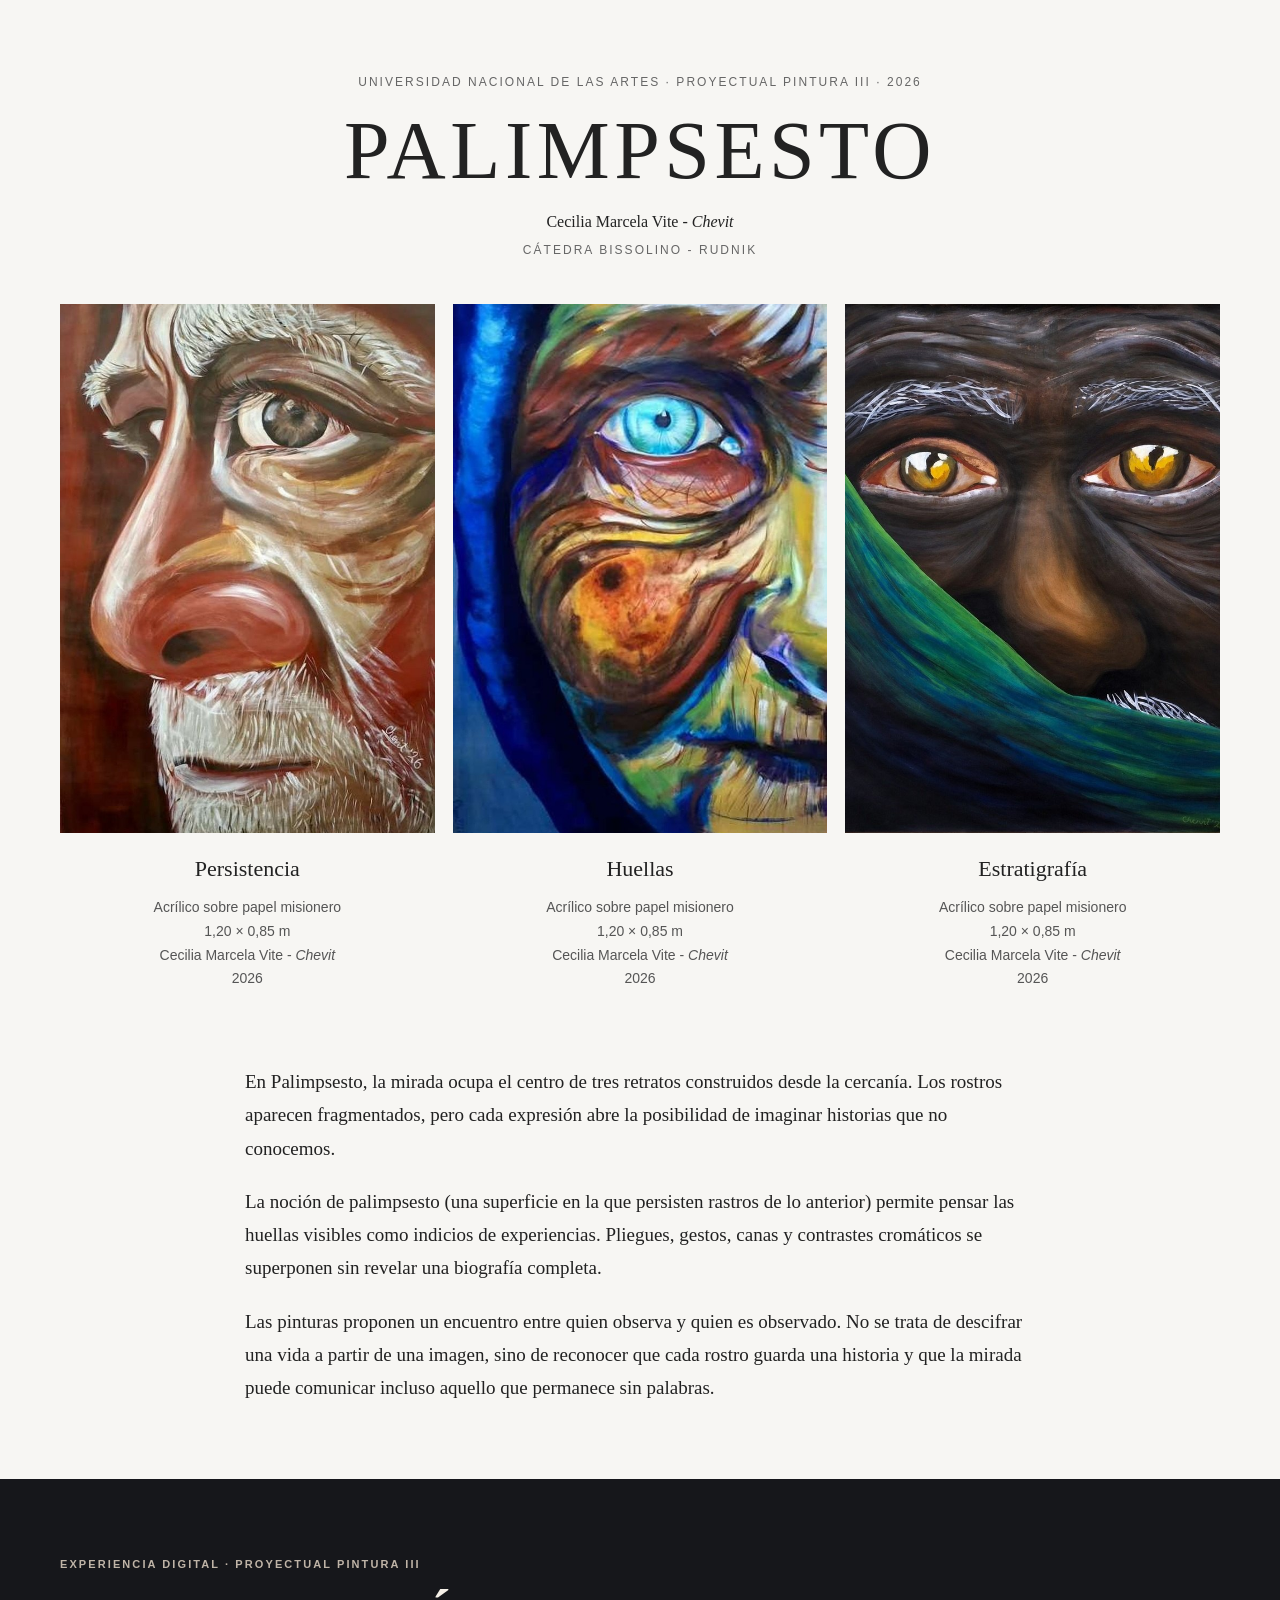
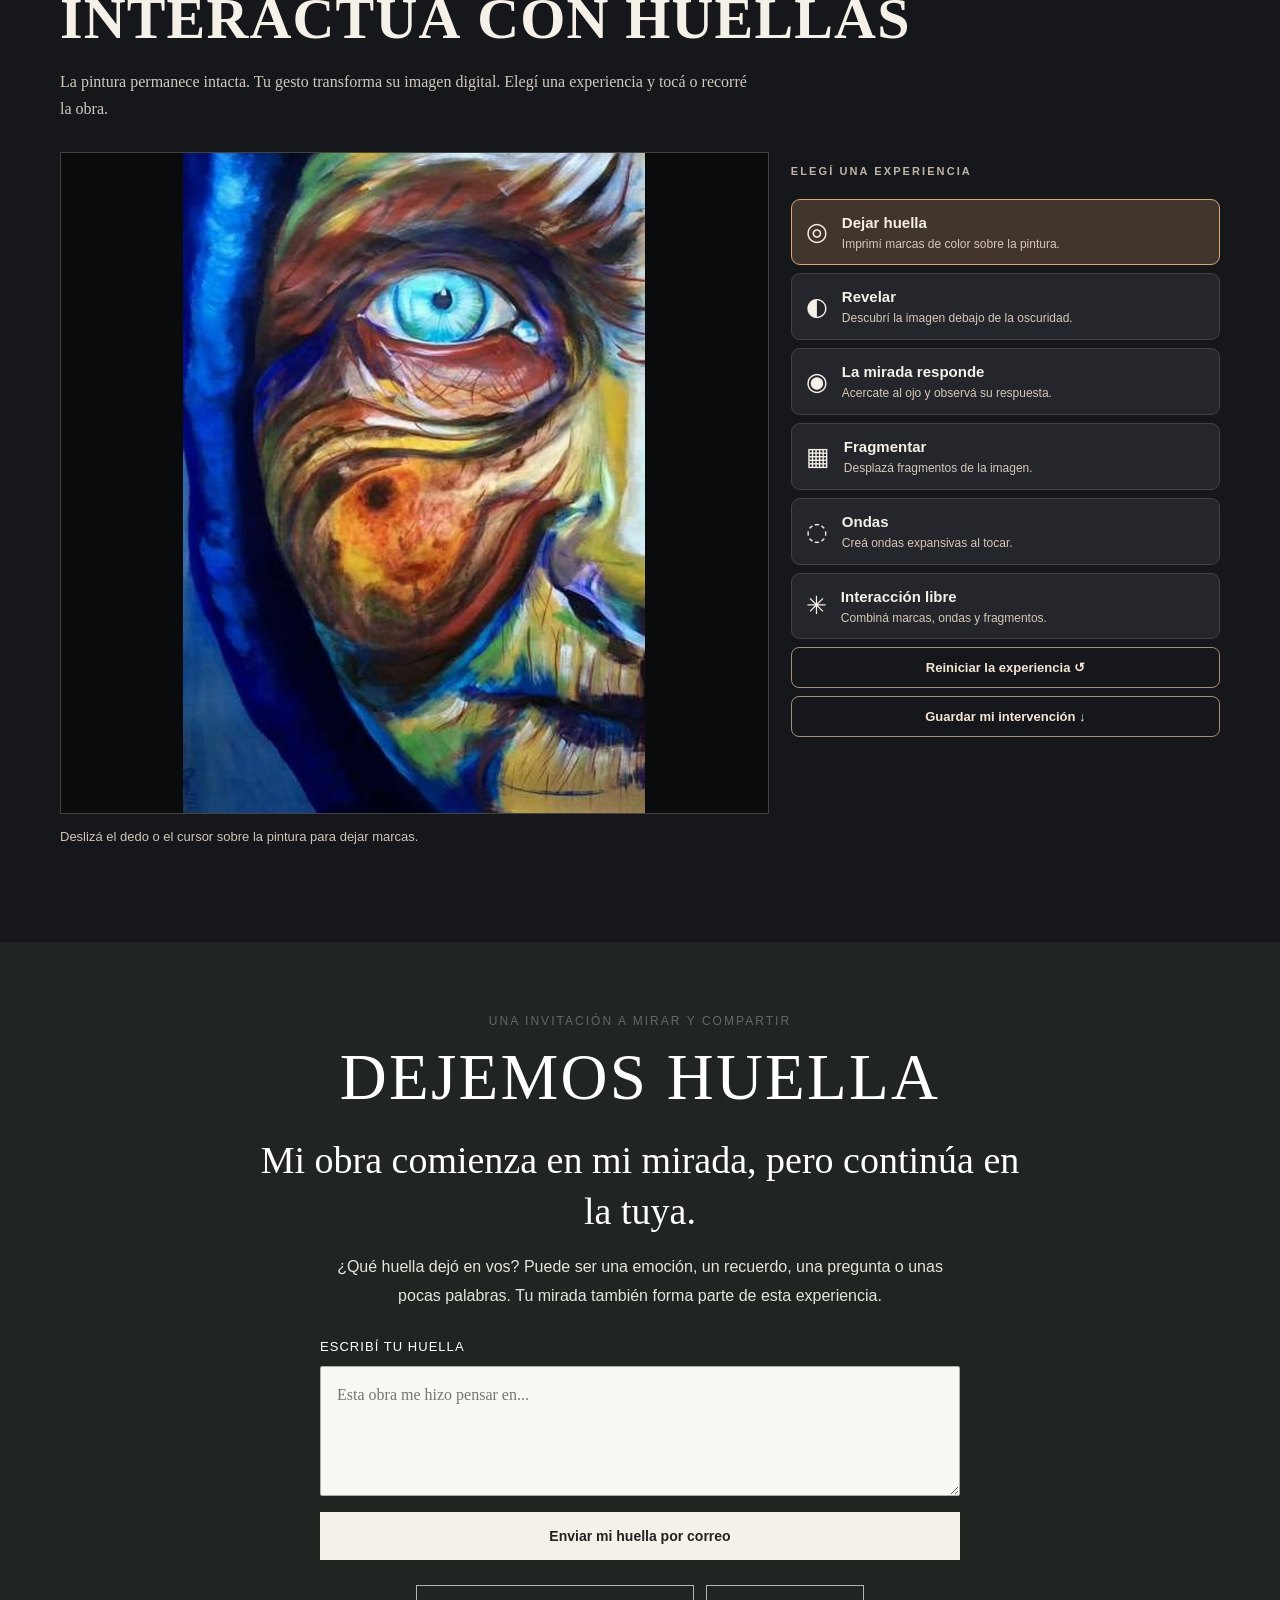
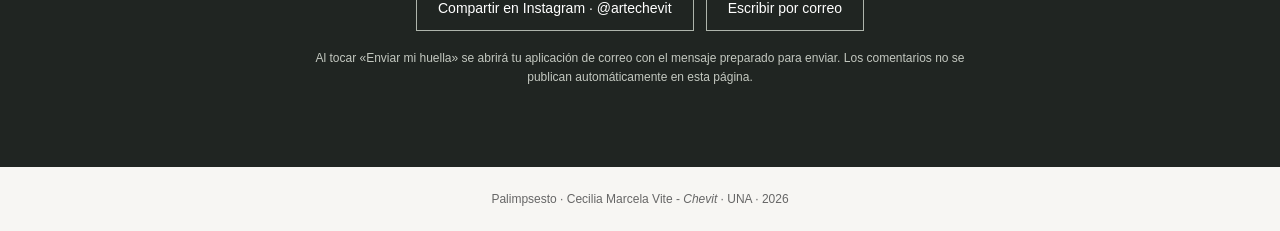
==== palimpsesto/index.html @ f2369737 "Create index.html" ====
<!DOCTYPE html>

<html lang="es"><head><meta charset="utf-8"/><meta content="width=device-width,initial-scale=1" name="viewport"/><title>Palimpsesto | Dejemos huella | Chevit</title><meta content="Palimpsesto, serie pictórica de Cecilia Marcela Vite (Chevit). Proyectual Pintura III, UNA, 2026." name="description"/><style>html{scroll-behavior:smooth}body{margin:0;background:#f7f6f3;color:#222;font-family:Georgia,serif}header{padding:75px 24px 35px;text-align:center}.eyebrow{font:12px Arial,sans-serif;letter-spacing:.17em;text-transform:uppercase;color:#666}h1{font-size:clamp(42px,8vw,82px);font-weight:normal;letter-spacing:.055em;margin:15px 0}.by{font-size:16px}.container{max-width:1160px;margin:auto;padding:0 24px}.gallery{display:grid;grid-template-columns:repeat(3,1fr);gap:18px}.artwork img{display:block;width:100%;aspect-ratio:85/120;object-fit:cover}.details{padding:15px 0 30px;text-align:center}h3{font-size:22px;font-weight:normal;margin:8px 0}.details p{font:14px/1.7 Arial,sans-serif;color:#555}.memory{max-width:790px;margin:30px auto 75px;font-size:19px;line-height:1.75}.memory p{margin:0 0 20px}.contact{background:#252725;color:white;text-align:center;padding:65px 24px}.contact h2{font-weight:normal;font-size:32px}.contact p{line-height:1.6}.actions{display:flex;gap:12px;justify-content:center;flex-wrap:wrap;margin-top:25px}.actions a{display:inline-block;padding:14px 21px;border:1px solid #ddd;color:white;text-decoration:none;font:14px Arial,sans-serif}footer{padding:25px;text-align:center;font:12px Arial,sans-serif;color:#666}@media(max-width:720px){.gallery{grid-template-columns:1fr;max-width:430px;margin:auto}.memory{font-size:17px}header{padding-top:45px}}
.contact{background:#202522;padding:72px 22px 80px}.contact .invitation{font-size:clamp(23px,4vw,38px);line-height:1.35;max-width:780px;margin:0 auto 16px}.contact h2{font-size:clamp(36px,7vw,65px);letter-spacing:.035em;margin:12px 0 20px}.contact .intro{max-width:630px;margin:0 auto 26px;color:#e5e4dc;font:16px/1.8 Arial,sans-serif}.leave-mark{max-width:640px;margin:28px auto 0;text-align:left}.leave-mark label{display:block;font:13px Arial,sans-serif;letter-spacing:.08em;margin:0 0 12px}.leave-mark textarea{box-sizing:border-box;width:100%;min-height:130px;resize:vertical;border:1px solid #a9b1aa;border-radius:2px;padding:16px;font:16px/1.5 Georgia,serif;background:#f9f8f4;color:#202522}.leave-mark button{display:block;width:100%;margin-top:12px;background:#f5f1e9;border:1px solid #f5f1e9;color:#222;padding:15px 20px;font:600 14px Arial,sans-serif;cursor:pointer}.leave-mark button:hover{background:#dfd9cc}.contact .actions a{border-color:#aeb5ac}.contact .note{font:12px/1.6 Arial,sans-serif;color:#c3c8c0;max-width:650px;margin:18px auto 0}.eyebrow a{color:inherit}</style><style>
#experiencia-interactiva{background:#16171b;color:#f5f0e8;padding:clamp(30px,6vw,80px) 20px}.interact-wrap{max-width:1160px;margin:auto}.int-eyebrow{font:600 11px/1.5 Arial,sans-serif;letter-spacing:.19em;color:#bfb4a7}.interact-wrap h2{font-size:clamp(30px,5vw,58px);margin:12px 0 12px;letter-spacing:.02em}.int-lead{max-width:690px;color:#d2c9bd;line-height:1.7;margin-bottom:30px}.int-layout{display:grid;grid-template-columns:minmax(0,1.4fr) minmax(250px,.85fr);gap:24px;align-items:start}.int-stage{min-width:0}.int-stage canvas{display:block;width:100%;height:auto;max-height:660px;object-fit:contain;background:#0a0b0d;border:1px solid #47413d;touch-action:none;cursor:crosshair}.int-stage p{font:13px/1.5 Arial,sans-serif;color:#d1c5b8;min-height:25px}.int-controls{display:flex;flex-direction:column;gap:8px}.int-mode{display:flex;align-items:center;gap:14px;width:100%;text-align:left;border:1px solid #49413c;border-radius:9px;background:#25262b;color:#f5f0e8;padding:12px 14px;font-size:25px;cursor:pointer}.int-mode.active{border-color:#d4a875;background:#42352e}.int-mode span{display:flex;flex-direction:column;gap:3px}.int-mode b{font:600 15px/1.4 Arial,sans-serif}.int-mode small{font:12px/1.4 Arial,sans-serif;color:#d5c8b9}.int-reset{border:1px solid #a48e79;background:transparent;color:#f4e5d5;padding:12px;cursor:pointer;border-radius:8px;font:600 13px Arial,sans-serif}.int-reset:hover,.int-mode:hover{filter:brightness(1.15)}@media(max-width:760px){.int-layout{grid-template-columns:1fr}.int-controls{display:grid;grid-template-columns:1fr 1fr}.int-controls>.int-eyebrow{grid-column:1/-1}.int-mode{font-size:19px;padding:9px}.int-mode b{font-size:13px}.int-mode small{font-size:11px}}@media(max-width:420px){.int-controls{grid-template-columns:1fr}}
</style></head><body><header><div class="eyebrow">Universidad Nacional de las Artes · Proyectual Pintura III · 2026</div><h1>PALIMPSESTO</h1><div class="by">Cecilia Marcela Vite - <em>Chevit</em></div><p class="eyebrow">Cátedra Bissolino - Rudnik</p></header><main class="container"><section aria-label="Obras de la serie" class="gallery"><article class="artwork"><img alt="Pintura Persistencia de Cecilia Marcela Vite" src="[data-uri]"/><div class="details"><h3>Persistencia</h3><p>Acrílico sobre papel misionero<br/>1,20 × 0,85 m<br/>Cecilia Marcela Vite - <em>Chevit</em><br/>2026</p></div></article><article class="artwork"><img alt="Pintura Huellas de Cecilia Marcela Vite" src="[data-uri]"/><div class="details"><h3>Huellas</h3><p>Acrílico sobre papel misionero<br/>1,20 × 0,85 m<br/>Cecilia Marcela Vite - <em>Chevit</em><br/>2026</p></div></article><article class="artwork"><img alt="Pintura Estratigrafía de Cecilia Marcela Vite" src="[data-uri]"/><div class="details"><h3>Estratigrafía</h3><p>Acrílico sobre papel misionero<br/>1,20 × 0,85 m<br/>Cecilia Marcela Vite - <em>Chevit</em><br/>2026</p></div></article></section><section aria-label="Texto de la serie" class="memory"><p>En Palimpsesto, la mirada ocupa el centro de tres retratos construidos desde la cercanía. Los rostros aparecen fragmentados, pero cada expresión abre la posibilidad de imaginar historias que no conocemos.</p><p>La noción de palimpsesto (una superficie en la que persisten rastros de lo anterior) permite pensar las huellas visibles como indicios de experiencias. Pliegues, gestos, canas y contrastes cromáticos se superponen sin revelar una biografía completa.</p><p>Las pinturas proponen un encuentro entre quien observa y quien es observado. No se trata de descifrar una vida a partir de una imagen, sino de reconocer que cada rostro guarda una historia y que la mirada puede comunicar incluso aquello que permanece sin palabras.</p></section></main><section id="experiencia-interactiva"><div class="interact-wrap"><div class="int-eyebrow">EXPERIENCIA DIGITAL · PROYECTUAL PINTURA III</div><h2>INTERACTUÁ CON HUELLAS</h2><p class="int-lead">La pintura permanece intacta. Tu gesto transforma su imagen digital. Elegí una experiencia y tocá o recorré la obra.</p><div class="int-layout"><div class="int-stage"><canvas aria-label="Versión interactiva de la pintura Huellas" id="palimCanvas"></canvas><p aria-live="polite" id="palimHint">Deslizá el dedo o el cursor sobre la pintura para dejar marcas.</p></div><div class="int-controls"><p class="int-eyebrow">ELEGÍ UNA EXPERIENCIA</p><button class="int-mode active" data-mode="huella" type="button">◎ <span><b>Dejar huella</b><small>Imprimí marcas de color sobre la pintura.</small></span></button><button class="int-mode" data-mode="revelar" type="button">◐ <span><b>Revelar</b><small>Descubrí la imagen debajo de la oscuridad.</small></span></button><button class="int-mode" data-mode="mirada" type="button">◉ <span><b>La mirada responde</b><small>Acercate al ojo y observá su respuesta.</small></span></button><button class="int-mode" data-mode="fragmentar" type="button">▦ <span><b>Fragmentar</b><small>Desplazá fragmentos de la imagen.</small></span></button><button class="int-mode" data-mode="ondas" type="button">◌ <span><b>Ondas</b><small>Creá ondas expansivas al tocar.</small></span></button><button class="int-mode" data-mode="libre" type="button">✳ <span><b>Interacción libre</b><small>Combiná marcas, ondas y fragmentos.</small></span></button><button class="int-reset" id="palimReset" type="button">Reiniciar la experiencia ↺</button><button class="int-reset" id="palimSave" type="button">Guardar mi intervención ↓</button></div></div></div></section><section class="contact"><div class="eyebrow">Una invitación a mirar y compartir</div><h2>DEJEMOS HUELLA</h2><p class="invitation">Mi obra comienza en mi mirada, pero continúa en la tuya.</p><p class="intro">¿Qué huella dejó en vos? Puede ser una emoción, un recuerdo, una pregunta o unas pocas palabras. Tu mirada también forma parte de esta experiencia.</p><div class="leave-mark"><label for="comentario">ESCRIBÍ TU HUELLA</label><textarea id="comentario" maxlength="2000" placeholder="Esta obra me hizo pensar en..."></textarea><button id="enviar-huella" type="button">Enviar mi huella por correo</button></div><div class="actions"><a href="https://www.instagram.com/artechevit/" rel="noopener" target="_blank">Compartir en Instagram · @artechevit</a><a href="mailto:ceciliavite@hotmail.com?subject=Dejemos%20huella%20-%20Palimpsesto">Escribir por correo</a></div><p class="note">Al tocar «Enviar mi huella» se abrirá tu aplicación de correo con el mensaje preparado para enviar. Los comentarios no se publican automáticamente en esta página.</p><script>document.getElementById('enviar-huella').addEventListener('click',function(){var t=document.getElementById('comentario').value.trim();if(!t){document.getElementById('comentario').focus();return;}window.location.href='mailto:ceciliavite@hotmail.com?subject='+encodeURIComponent('Dejemos huella - Palimpsesto')+'&body='+encodeURIComponent(t+'\n\nEnviado desde la página de Palimpsesto.');});</script></section><footer>Palimpsesto · Cecilia Marcela Vite - <em>Chevit</em> · UNA · 2026</footer><script>(function(){
const canvas=document.getElementById('palimCanvas');if(!canvas)return;
const ctx=canvas.getContext('2d');const img=new Image();img.src='[data-uri]';
let mode='huella',marks=[],fragments=[],waves=[],holes=[],cursor=null,drag=false,eyePulse=0;
const hints={huella:'Deslizá el dedo o el cursor para dejar marcas de color.',revelar:'La imagen está cubierta: recorré la superficie para revelarla.',mirada:'Mové el dedo o el cursor por toda la pintura: la pupila te sigue.',fragmentar:'Tocá y arrastrá para desplazar partes de la imagen.',ondas:'Tocá la pintura para crear ondas expansivas.',libre:'Tocá y recorré la obra: todas las intervenciones se combinan.'};
function fit(){const w=Math.min(img.naturalWidth||600,1000),h=Math.round(w*(img.naturalHeight||850)/(img.naturalWidth||600));canvas.width=w;canvas.height=h;render()}
function pos(e){const r=canvas.getBoundingClientRect();return{x:(e.clientX-r.left)*canvas.width/r.width,y:(e.clientY-r.top)*canvas.height/r.height}}
function reset(){marks=[];fragments=[];waves=[];holes=[];cursor=null;eyePulse=0;render()}
function setMode(m){mode=m;reset();document.querySelectorAll('.int-mode').forEach(b=>b.classList.toggle('active',b.dataset.mode===m));document.getElementById('palimHint').textContent=hints[m]}
function stamp(x,y){marks.push({x,y,r:9+Math.random()*17,c:['#e8a45b','#56a9bb','#dd6973','#e2ca8d','#5b75ae'][Math.floor(Math.random()*5)],a:Math.random()*6.28});if(marks.length>250)marks.shift()}
function add(x,y){if(mode==='huella'||mode==='libre')stamp(x,y);if(mode==='revelar')holes.push({x,y,r:Math.max(32,canvas.width*.07)});if(mode==='ondas'||mode==='libre')waves.push({x,y,r:8});if(mode==='fragmentar'||mode==='libre'){const w=canvas.width*.16,h=canvas.height*.13;fragments.push({x,y,w,h,dx:(Math.random()-.5)*w,dy:(Math.random()-.5)*h});if(fragments.length>25)fragments.shift()}if(mode==='mirada')eyePulse=1;render()}
function render(){if(!canvas.width||!img.complete)return;const w=canvas.width,h=canvas.height;ctx.clearRect(0,0,w,h);ctx.drawImage(img,0,0,w,h);
if(mode==='fragmentar'||mode==='libre'){for(const f of fragments){const sx=Math.max(0,Math.min(w-f.w,f.x-f.w/2)),sy=Math.max(0,Math.min(h-f.h,f.y-f.h/2));ctx.fillStyle='rgba(13,14,20,.72)';ctx.fillRect(sx,sy,f.w,f.h);ctx.drawImage(img,sx,sy,f.w,f.h,sx+f.dx,sy+f.dy,f.w,f.h)}}
if(mode==='revelar'){const cover=document.createElement('canvas');cover.width=w;cover.height=h;const c=cover.getContext('2d');c.fillStyle='rgba(10,11,17,.94)';c.fillRect(0,0,w,h);c.globalCompositeOperation='destination-out';for(const p of holes){const g=c.createRadialGradient(p.x,p.y,1,p.x,p.y,p.r);g.addColorStop(0,'rgba(0,0,0,1)');g.addColorStop(.72,'rgba(0,0,0,.95)');g.addColorStop(1,'rgba(0,0,0,0)');c.fillStyle=g;c.beginPath();c.arc(p.x,p.y,p.r,0,7);c.fill()}ctx.drawImage(cover,0,0)}
if(mode==='huella'||mode==='libre'){for(const m of marks){ctx.save();ctx.translate(m.x,m.y);ctx.rotate(m.a);ctx.globalAlpha=.67;ctx.strokeStyle=m.c;ctx.lineWidth=2.5;for(let i=0;i<5;i++){ctx.beginPath();ctx.ellipse(0,0,m.r*(.3+i*.13),m.r*(.48+i*.13),0,-2.4,2.4);ctx.stroke()}ctx.restore()}}
if(mode==='ondas'||mode==='libre'){for(const o of waves){for(let k=0;k<3;k++){ctx.beginPath();ctx.strokeStyle='rgba(247,224,192,'+Math.max(.15,.7-k*.17)+')';ctx.lineWidth=2.5;ctx.arc(o.x,o.y,o.r+k*19,0,Math.PI*2);ctx.stroke()}}}
if(mode==='mirada'){
// La pupila se mueve DENTRO del iris pintado, no alrededor del puntero.
const cx=w*.559,cy=h*.235,irisRx=w*.112,irisRy=h*.072;
const dx=cursor?Math.max(-1,Math.min(1,(cursor.x-cx)/(w*.36))):0;
const dy=cursor?Math.max(-1,Math.min(1,(cursor.y-cy)/(h*.30))):0;
const px=cx+dx*irisRx*.48,py=cy+dy*irisRy*.40;
ctx.save();ctx.beginPath();ctx.ellipse(cx,cy,irisRx,irisRy,0,0,Math.PI*2);ctx.clip();
// Suave velo del iris para cubrir la pupila original antes de desplazarla.
const glow=ctx.createRadialGradient(cx,cy,2,cx,cy,irisRx*.9);
glow.addColorStop(0,'rgba(43,188,207,.94)');glow.addColorStop(.62,'rgba(41,172,193,.62)');glow.addColorStop(1,'rgba(38,145,167,0)');
ctx.fillStyle=glow;ctx.beginPath();ctx.ellipse(cx,cy,irisRx*.87,irisRy*.88,0,0,Math.PI*2);ctx.fill();
ctx.shadowColor='rgba(0,15,36,.65)';ctx.shadowBlur=w*.012;
ctx.fillStyle='#071d36';ctx.beginPath();ctx.ellipse(px,py,w*.019,h*.018,0,0,Math.PI*2);ctx.fill();
ctx.shadowBlur=0;ctx.fillStyle='rgba(255,255,255,.96)';ctx.beginPath();ctx.ellipse(px-w*.006,py-h*.007,w*.006,h*.006,0,0,Math.PI*2);ctx.fill();
ctx.restore();
}
}
function animate(){let change=false;for(const o of waves){o.r+=1.4;change=true}waves=waves.filter(o=>o.r<canvas.width*.55);if(eyePulse>0){eyePulse=Math.max(0,eyePulse-.025);change=true}if(change)render();requestAnimationFrame(animate)}
canvas.addEventListener('pointerdown',e=>{e.preventDefault();drag=true;canvas.setPointerCapture(e.pointerId);cursor=pos(e);add(cursor.x,cursor.y)});
canvas.addEventListener('pointermove',e=>{cursor=pos(e);if(drag){e.preventDefault();if(mode==='huella'||mode==='revelar'||mode==='libre'||mode==='fragmentar')add(cursor.x,cursor.y)}if(mode==='mirada')render()});
canvas.addEventListener('pointerup',()=>drag=false);canvas.addEventListener('pointercancel',()=>drag=false);canvas.addEventListener('pointerleave',()=>{if(mode==='mirada'){cursor=null;render()}});
document.querySelectorAll('.int-mode').forEach(b=>b.addEventListener('click',()=>setMode(b.dataset.mode)));
document.getElementById('palimReset').addEventListener('click',reset);
document.getElementById('palimSave').addEventListener('click',()=>{render();const a=document.createElement('a');a.download='Mi_huella_en_Palimpsesto.png';a.href=canvas.toDataURL('image/png');a.click()});
img.onload=fit;if(img.complete&&img.naturalWidth)fit();requestAnimationFrame(animate);
})();</script></body></html>
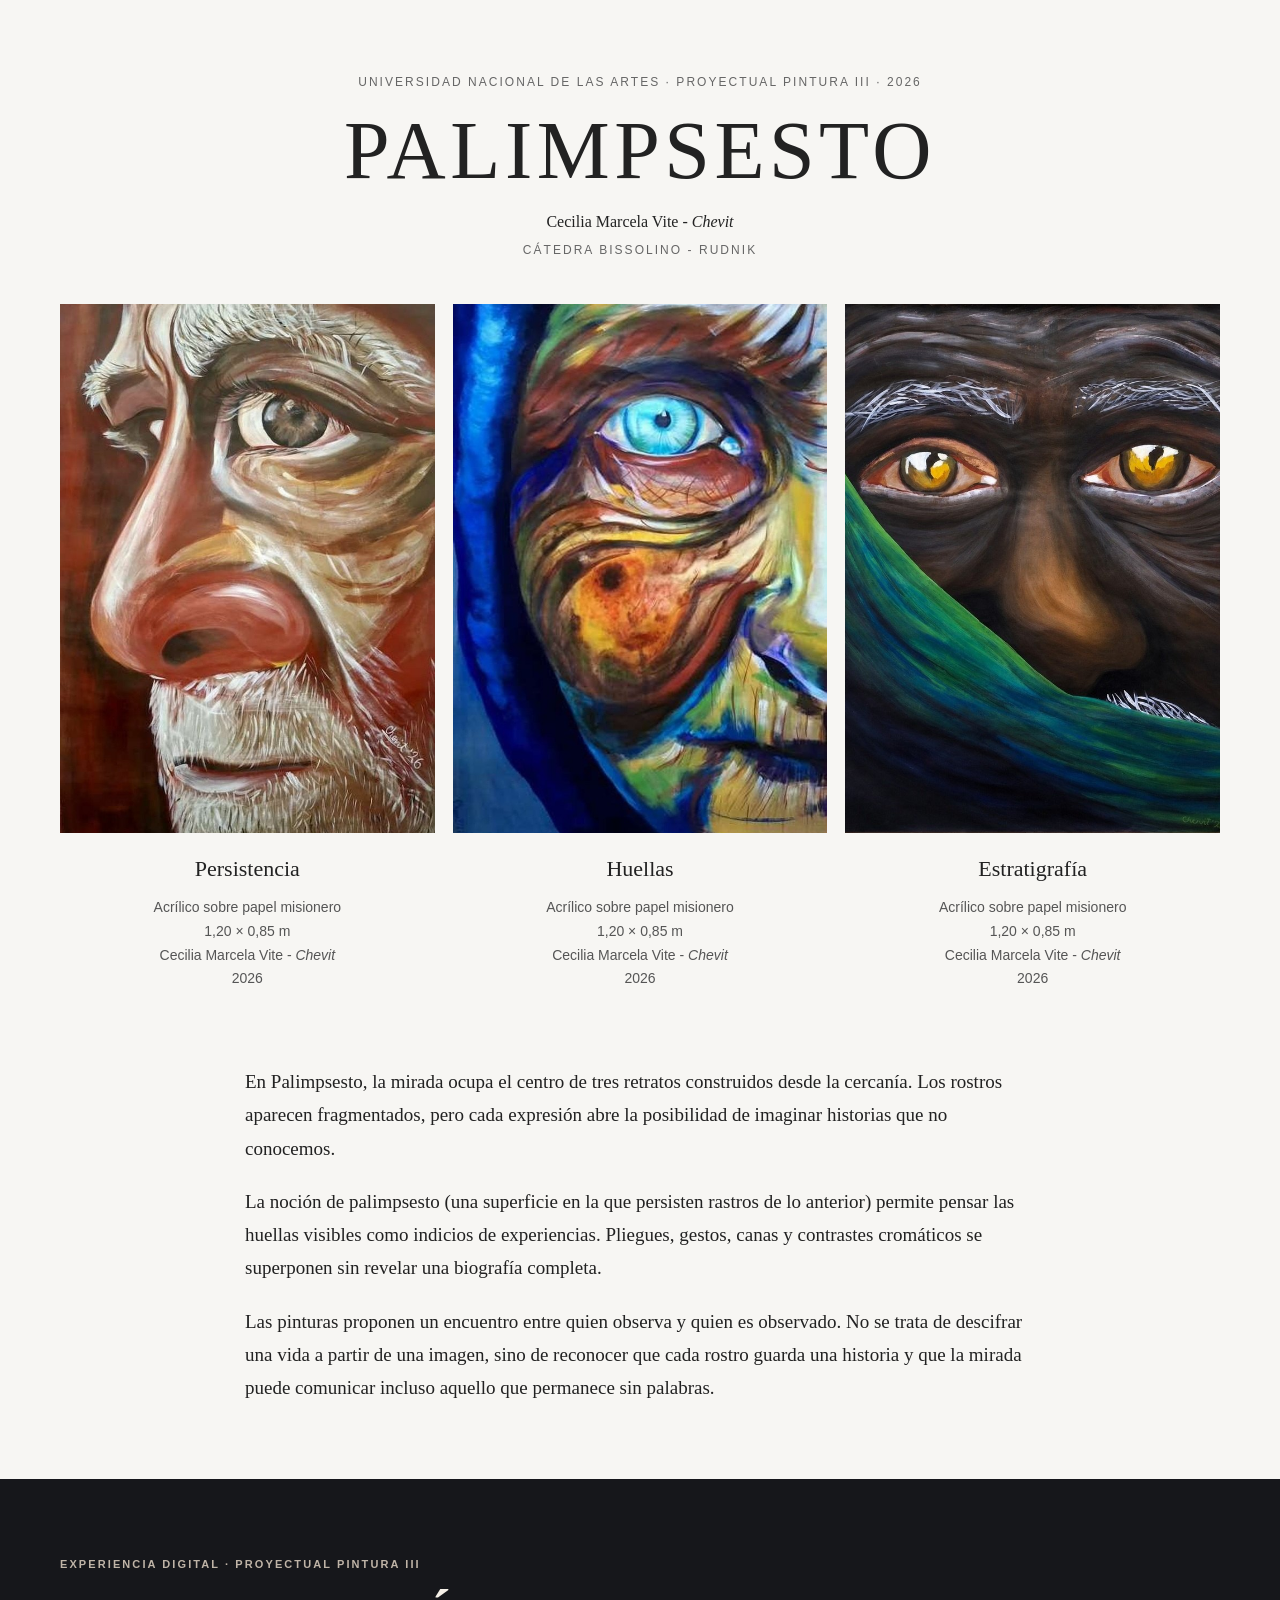
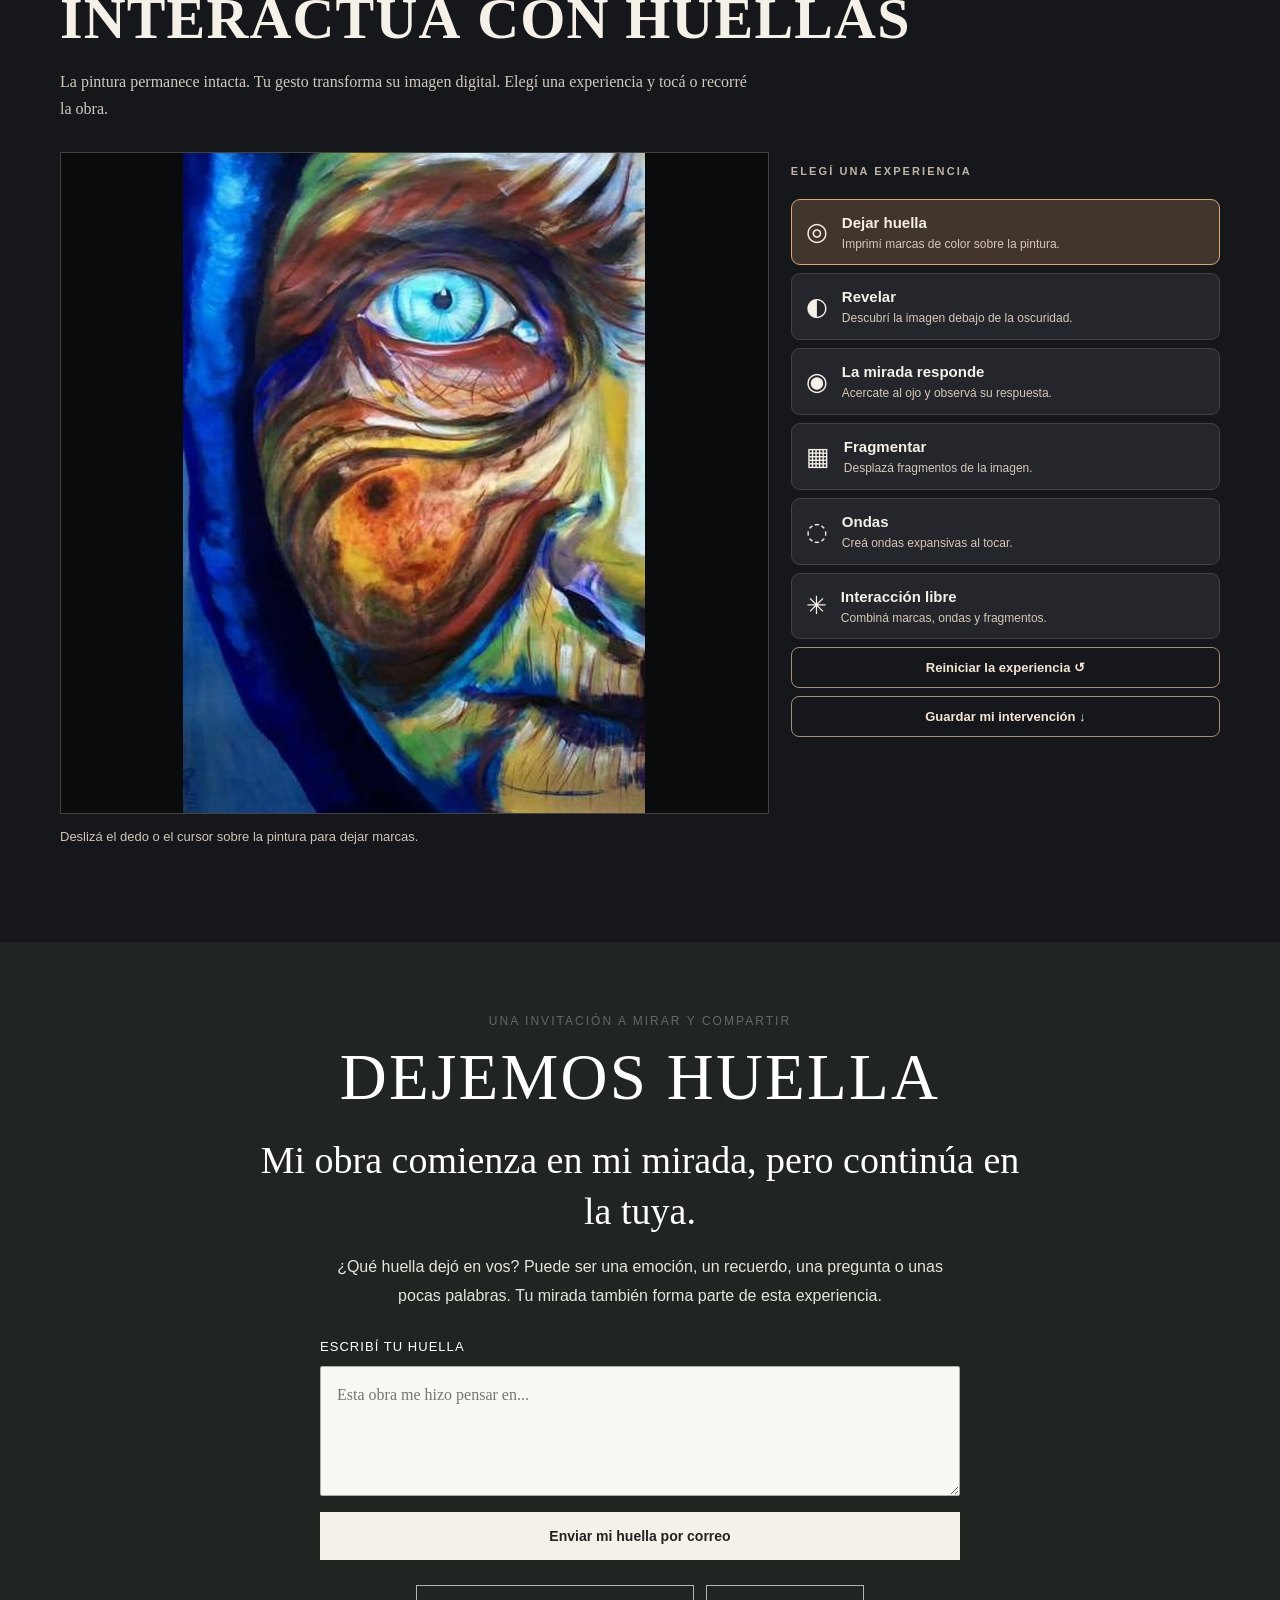
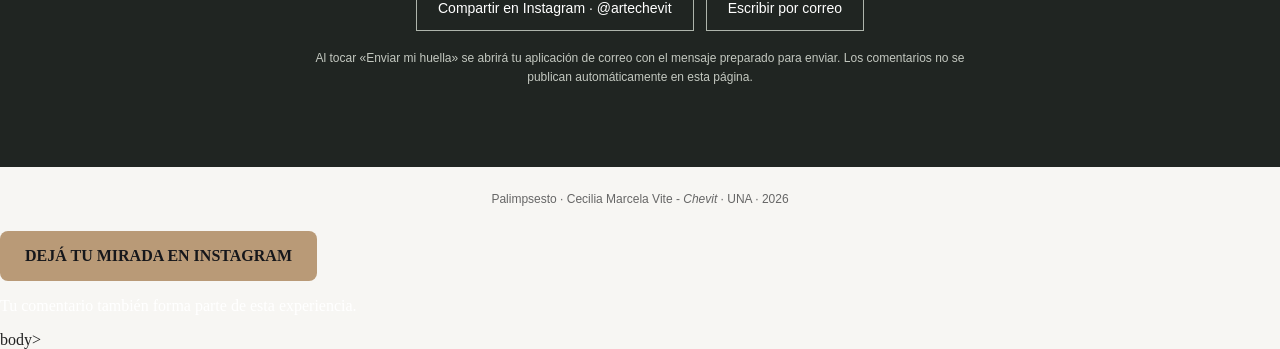
==== commit dccb41b8: "Update index.html" ====
--- a/palimpsesto/index.html
+++ b/palimpsesto/index.html
@@ -44,4 +44,12 @@
 document.getElementById('palimReset').addEventListener('click',reset);
 document.getElementById('palimSave').addEventListener('click',()=>{render();const a=document.createElement('a');a.download='Mi_huella_en_Palimpsesto.png';a.href=canvas.toDataURL('image/png');a.click()});
 img.onload=fit;if(img.complete&&img.naturalWidth)fit();requestAnimationFrame(animate);
-})();</script></body></html>
+})();</script></ <div style="text-align:center;padding:35px;background:#202522">
+  <a href="https://www.instagram.com/p/Df-hepHHY6u/"
+     target="_blank"
+     rel="noopener noreferrer"
+     style="display:inline-block;background:#b99a77;color:#16171b;padding:16px 25px;border-radius:8px;text-decoration:none;font-weight:bold">
+    DEJÁ TU MIRADA EN INSTAGRAM
+  </a>
+  <p style="color:white">Tu comentario también forma parte de esta experiencia.</p>
+</div>body></html>
